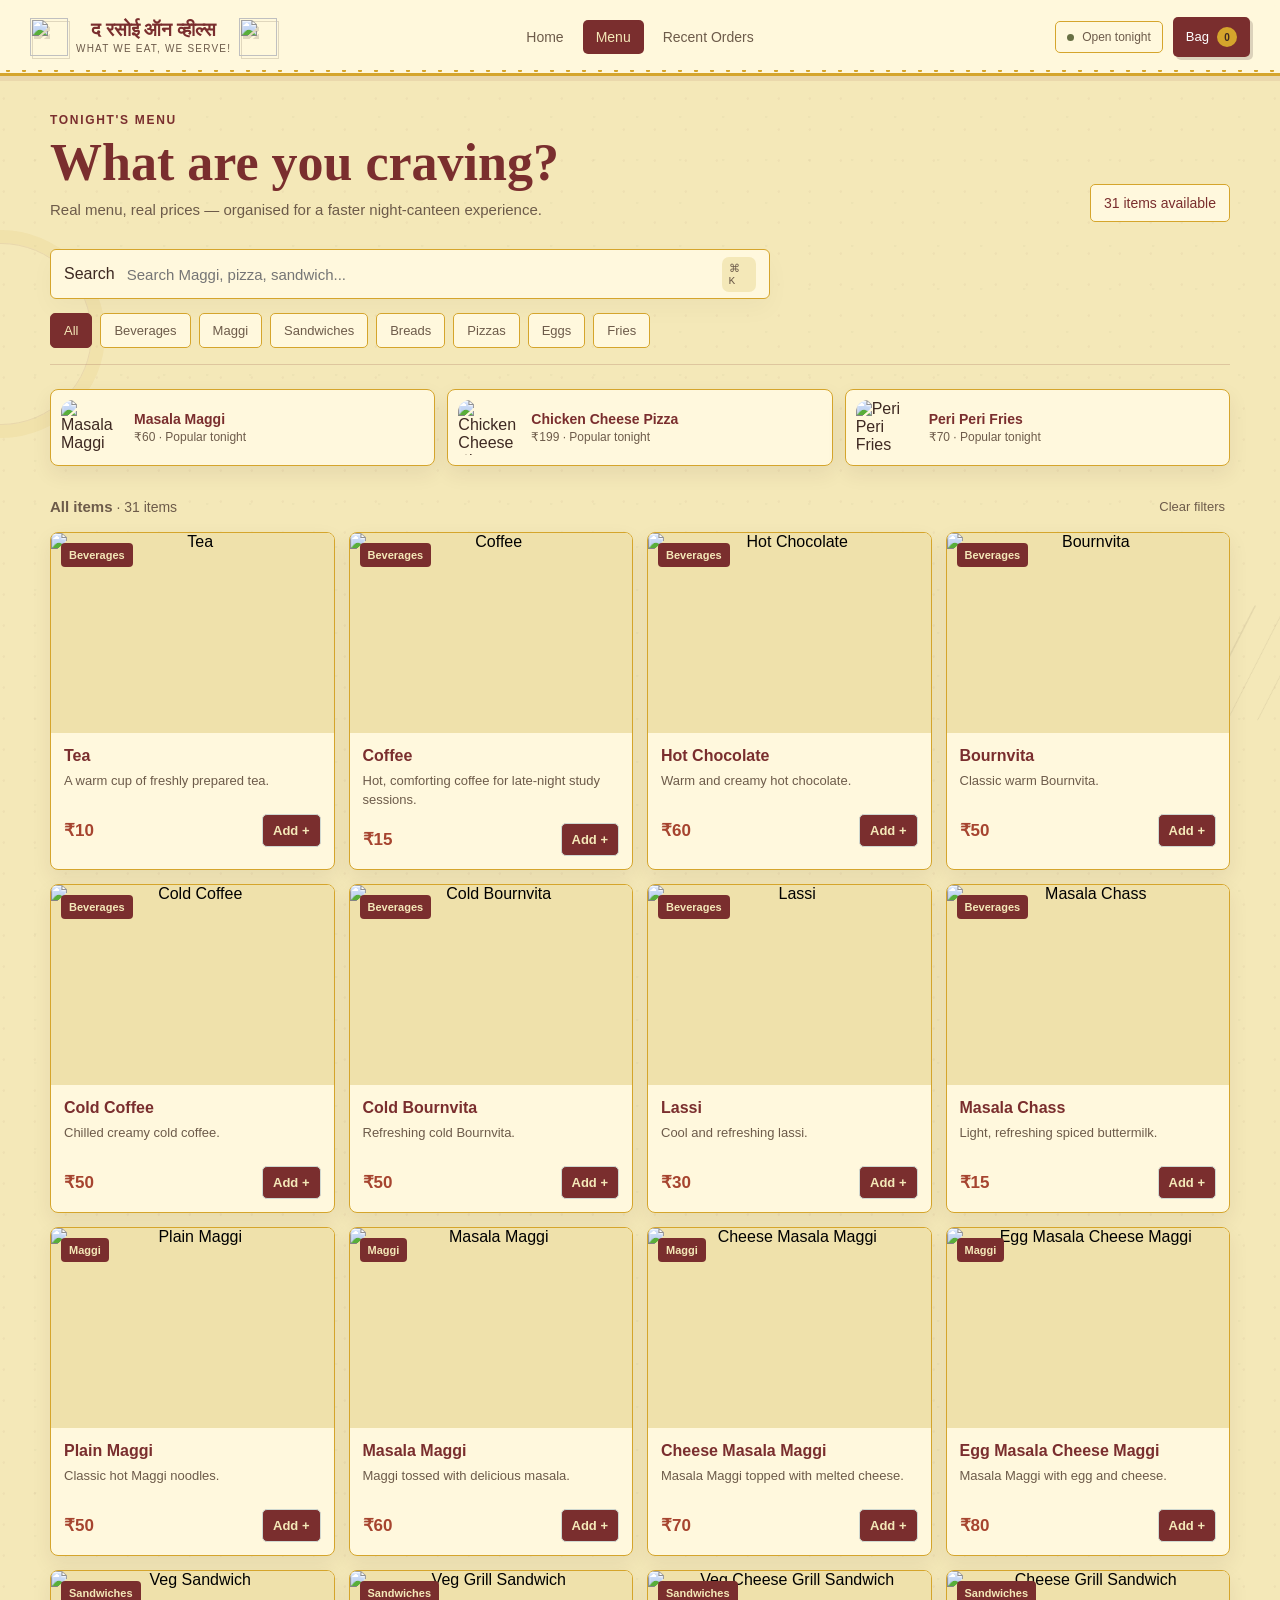
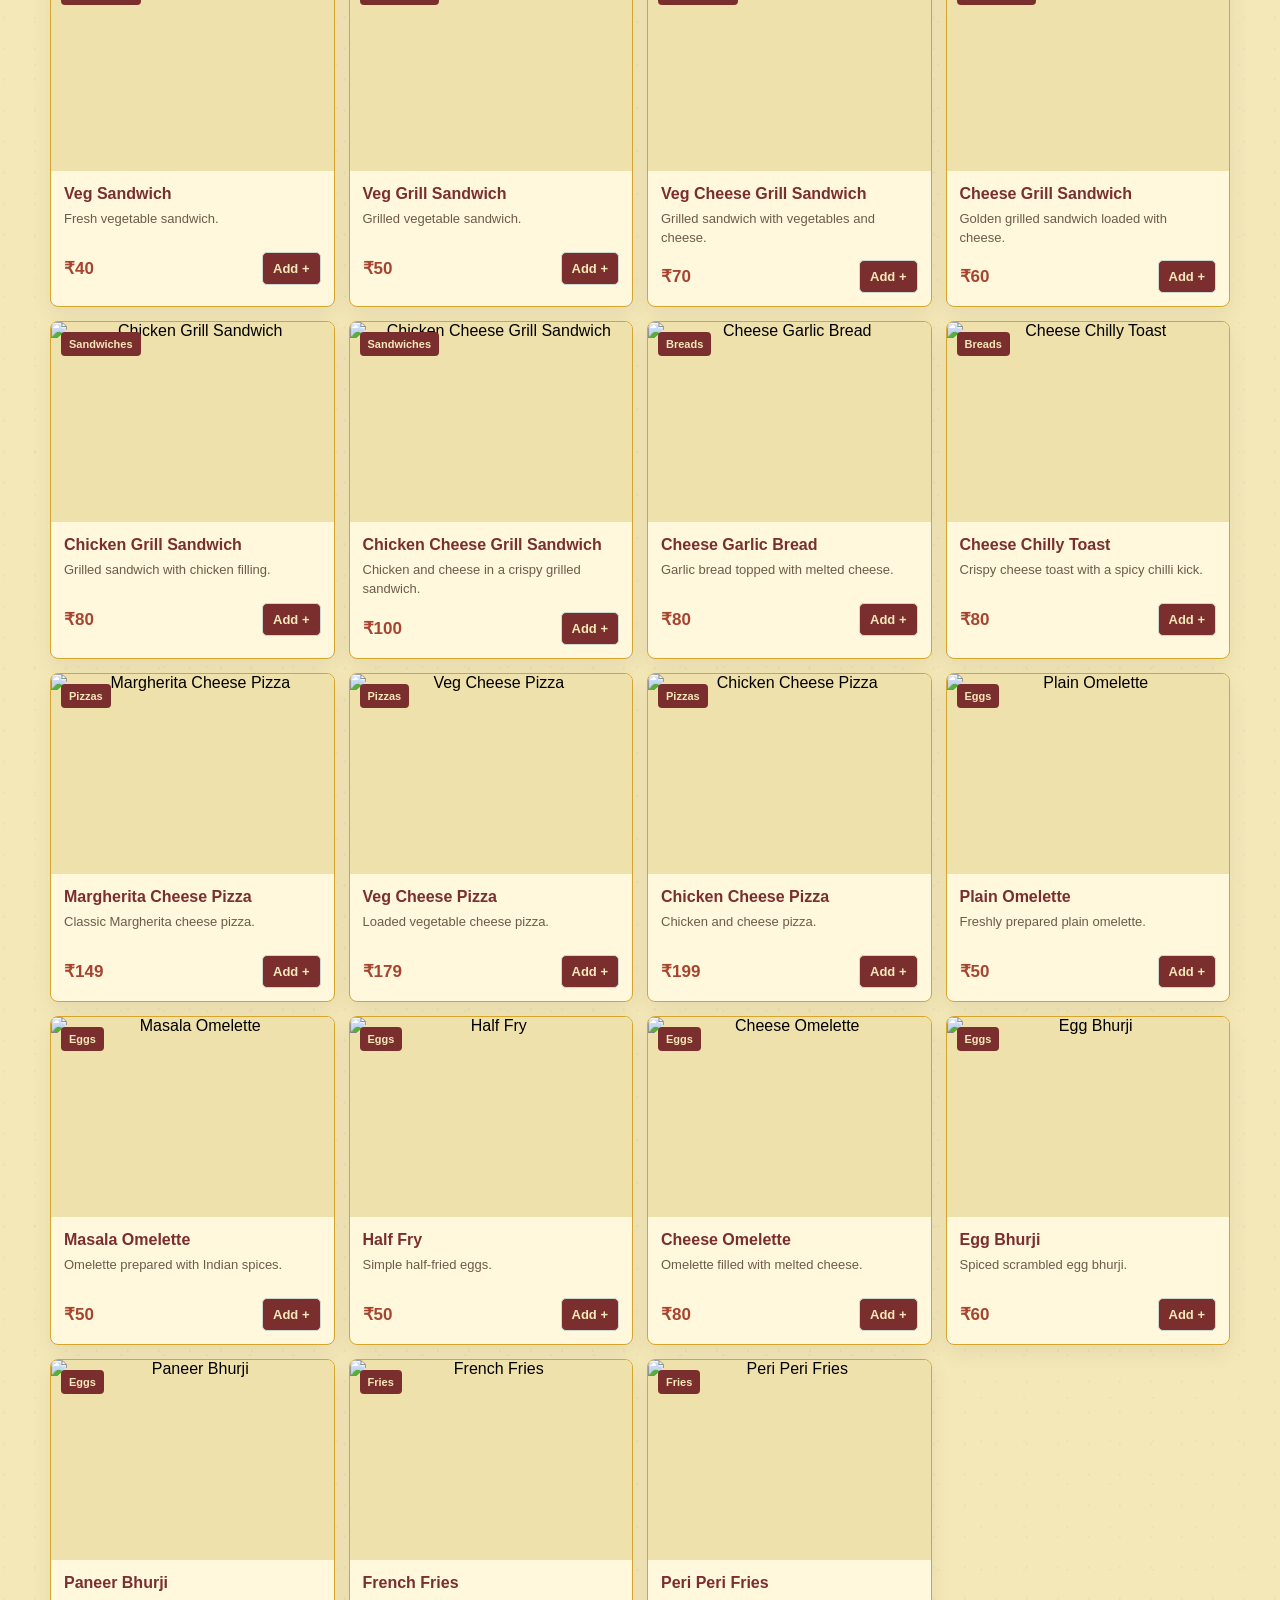
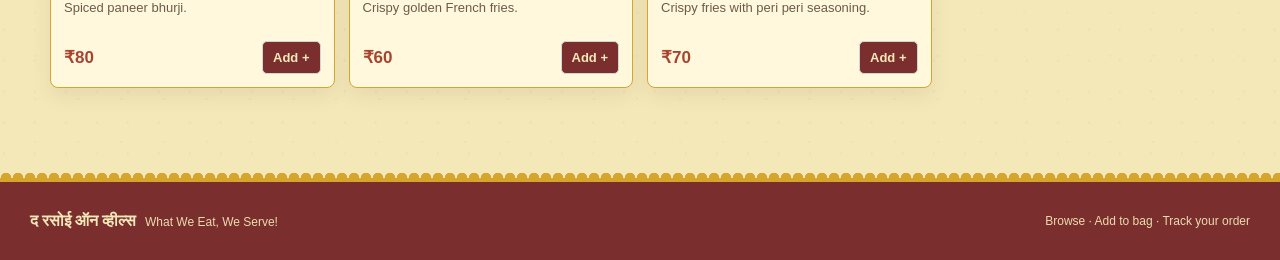
==== menu.html @ d3f42bd1 "Add files via upload" ====
<!DOCTYPE html><html lang="en"><head><meta charset="UTF-8"><meta name="viewport" content="width=device-width,initial-scale=1"><title>Menu — द रसोई ऑन व्हील्स</title><link rel="stylesheet" href="styles.css"></head><body><div class="site-shell"><div id="siteHeader"></div><main class="page-wrap"><div class="section-heading page-title"><div><span class="section-kicker">TONIGHT'S MENU</span><h1>What are you craving?</h1><p>Real menu, real prices — organised for a faster night-canteen experience.</p></div><div class="menu-status">31 items available</div></div><div class="search-row"><label class="search-box"><span>Search</span><input id="searchInput" type="search" placeholder="Search Maggi, pizza, sandwich..." autocomplete="off"><kbd>⌘ K</kbd></label></div><div class="categories" id="categories" role="tablist"></div><div class="featured-strip" id="featuredStrip"></div><div class="result-heading"><div><strong id="resultTitle">All items</strong><span id="resultCount"></span></div><button class="text-button" id="clearFilters">Clear filters</button></div><div class="food-grid" id="foodGrid"></div></main><footer><div><strong>द रसोई ऑन व्हील्स</strong><span>What We Eat, We Serve!</span></div><p>Browse · Add to bag · Track your order</p></footer></div><div class="modal" id="itemModal"><div class="modal-card"><button class="modal-close" data-close-modal aria-label="Close">×</button><div class="modal-visual" id="modalVisual"></div><div class="modal-content"><span class="mini-tag" id="modalCategory"></span><h2 id="modalName"></h2><p id="modalDescription"></p><div class="modal-price-row"><strong id="modalPrice"></strong><div class="quantity"><button id="qtyMinus">−</button><b id="modalQty">1</b><button id="qtyPlus">+</button></div></div><button class="btn btn-primary" id="modalAdd" style="width:100%">Add to bag <span>+</span></button></div></div></div><div class="toast" id="toast"></div><script src="app.js"></script></body></html>
---- styles.css ----
/* Interaction polish */
.topbar{transition:background-color .3s ease,box-shadow .3s ease,border-color .3s ease}.topbar.scrolled{background:rgba(255,255,255,.98);border-bottom-color:rgba(229,223,212,.7);box-shadow:0 10px 28px rgba(29,35,31,.1)}
.cart-button b{transform-origin:center;will-change:transform}.cart-button b.badge-pop{animation:badge-pop .42s ease-out}
.food-card{transition:transform .35s ease,box-shadow .35s ease}.food-card:hover{transform:translateY(-5px);box-shadow:0 20px 42px rgba(29,35,31,.12)}.food-visual img{transition:transform .5s cubic-bezier(.2,.7,.2,1)}.food-card:hover .food-visual img{transform:scale(1.07)}
.food-grid.is-filtering .food-card{animation:food-reveal .38s ease both}.food-grid.is-filtering .food-card:nth-child(2){animation-delay:.04s}.food-grid.is-filtering .food-card:nth-child(3){animation-delay:.08s}.food-grid.is-filtering .food-card:nth-child(4){animation-delay:.12s}.food-grid.is-filtering .food-card:nth-child(5){animation-delay:.16s}.food-grid.is-filtering .food-card:nth-child(6){animation-delay:.2s}
.add-small,.modal-content .btn-primary,.line-actions button{transition:background-color .25s ease,color .25s ease,border-color .25s ease,transform .25s ease}.add-small:hover,.modal-content .btn-primary:hover,.line-actions button:hover{transform:translateY(-2px)}.add-small.added,.modal-content .btn-primary.added{background:#2f7953;color:#fff}
.cart-page-line{transition:background-color .25s ease,transform .25s ease;animation:cart-line-in .3s ease both}.cart-page-line:hover{background:#fbfaf7;transform:translateX(3px)}
.modal{transition:opacity .3s ease}.modal-card{transform:translateY(10px) scale(.98);transition:transform .3s ease}.modal.show .modal-card{transform:translateY(0) scale(1)}.toast{transition:opacity .3s ease,transform .3s ease}
@keyframes badge-pop{0%{transform:scale(1)}45%{transform:scale(1.35)}100%{transform:scale(1)}}@keyframes food-reveal{from{opacity:0;transform:translateY(10px)}to{opacity:1;transform:translateY(0)}}@keyframes cart-line-in{from{opacity:0;transform:translateY(5px)}to{opacity:1;transform:translateY(0)}}
@media(prefers-reduced-motion:reduce){*,*::before,*::after{animation-duration:.01ms!important;animation-iteration-count:1!important;scroll-behavior:auto!important;transition-duration:.01ms!important}}
@import url('https://fonts.googleapis.com/css2?family=DM+Sans:wght@400;500;600;700&family=Playfair+Display:wght@600;700;800&display=swap');
:root{--green:#173b2c;--green-dark:#102d21;--gold:#b26f1c;--cream:#f5f2ea;--paper:#fff;--line:#e5dfd4;--muted:#777a73;--soft:#edf2ed;--shadow:0 18px 45px rgba(29,35,31,.08);--header-height:76px}
*{box-sizing:border-box}html{scroll-behavior:smooth}body{margin:0;background:var(--cream);color:#1c2921;font-family:"DM Sans",Arial,sans-serif}body:has(.modal.show){overflow:hidden}button,input,select{font:inherit}button,a{cursor:pointer}a{text-decoration:none;color:inherit}.site-shell{min-height:100vh;padding-top:var(--header-height)}
.topbar{height:var(--header-height);position:fixed;inset:0 0 auto 0;z-index:50;width:100%;background:rgba(245,242,234,.96);backdrop-filter:blur(16px);border-bottom:1px solid rgba(229,223,212,.9);display:grid;grid-template-columns:1fr auto 1fr;align-items:center;padding:0 30px;gap:25px}.brand{display:flex;align-items:center;gap:11px}.brand-mark{width:40px;height:40px;border-radius:13px;background:var(--green);color:#fff;display:grid;place-items:center;font-family:"Playfair Display",serif;font-size:19px;box-shadow:0 10px 25px rgba(23,59,44,.18)}.brand strong{font-family:"Playfair Display",serif;font-size:17px;display:block}.brand small{display:block;color:#7b7d76;font-size:9px;letter-spacing:.12em;text-transform:uppercase;margin-top:2px}.main-nav{display:flex;gap:6px;align-items:center;justify-content:center}.main-nav a{padding:9px 13px;border-radius:999px;font-size:12px;color:#777a73}.main-nav a.active,.main-nav a:hover{background:#fff;color:var(--green);box-shadow:0 8px 20px rgba(39,44,39,.06)}.top-actions{display:flex;justify-content:flex-end;gap:10px;align-items:center}.open-pill{border:1px solid var(--line);padding:8px 11px;border-radius:999px;font-size:10px;color:#667068;background:#fff}.open-pill i{width:7px;height:7px;background:#48a56b;border-radius:50%;display:inline-block;margin-right:5px}.cart-button{display:inline-flex;align-items:center;gap:8px;background:var(--green);color:#fff;border:0;padding:10px 13px;border-radius:11px;font-size:11px}.cart-button b{background:#dce9df;color:var(--green);min-width:20px;height:20px;border-radius:999px;display:grid;place-items:center;font-size:10px}
.hero{max-width:1240px;margin:auto;min-height:620px;padding:70px 30px 65px;display:grid;grid-template-columns:1.02fr .98fr;align-items:center;gap:30px}.eyebrow,.section-kicker{font-size:10px;letter-spacing:.14em;text-transform:uppercase;color:#6b725e;font-weight:700}.eyebrow .dot{display:inline-block;width:6px;height:6px;background:var(--gold);border-radius:50%;vertical-align:middle;margin-right:6px}.hero h1{font-family:"Playfair Display",serif;font-size:78px;line-height:.94;margin:15px 0 18px;letter-spacing:-.05em}.hero h1 em{color:var(--gold);font-style:italic}.hero p{color:var(--muted);font-size:15px;line-height:1.7;max-width:570px}.hero-actions{display:flex;gap:10px;flex-wrap:wrap;margin-top:25px}.btn{display:inline-flex;align-items:center;justify-content:center;gap:12px;border:0;border-radius:12px;padding:12px 17px;font-size:12px;font-weight:700}.btn-primary{background:var(--green);color:#fff;box-shadow:0 14px 30px rgba(23,59,44,.14)}.btn-secondary{background:#fff;color:var(--green);border:1px solid var(--line)}.btn-ghost{background:transparent;border:1px solid #d9d1c2;color:#675d51}.btn:disabled{opacity:.45;cursor:not-allowed}.hero-meta{display:flex;gap:18px;margin-top:24px;flex-wrap:wrap;font-size:10px;color:#73766e}.hero-meta span{display:inline-flex;align-items:center;gap:7px}.hero-meta i{width:5px;height:5px;border-radius:50%;background:var(--gold);display:inline-block}
.hero-art{min-height:420px;border-radius:28px;background:linear-gradient(135deg,#183f2d,#0e281d);position:relative;overflow:hidden}.hero-image{position:absolute;inset:8% 10%;width:80%;height:84%;object-fit:cover;border-radius:26px;box-shadow:0 30px 70px rgba(0,0,0,.28);transform:rotate(-2deg);border:8px solid rgba(255,255,255,.12)}.float-card{position:absolute;background:rgba(255,255,255,.95);border:1px solid rgba(255,255,255,.65);padding:11px 13px;border-radius:14px;box-shadow:0 18px 30px rgba(0,0,0,.14);font-size:11px;z-index:2}.float-card b,.float-card small{display:block}.float-card b{font-size:11px}.float-card small{font-size:10px;color:#777;margin-top:2px}.card-one{left:5%;top:10%}.card-two{right:5%;bottom:10%}.pill-line{width:8px;height:8px;border-radius:50%;background:#48a56b;display:inline-block;margin-right:7px}.hero-note{max-width:1240px;margin:0 auto 40px;padding:0 30px}.info-banner{background:#ebe4d5;border:1px solid #ddd1bb;border-radius:16px;padding:13px 15px;font-size:12px;color:#5d5d56}
.page-wrap{max-width:1240px;margin:auto;padding:34px 30px 90px}.page-title h1{font-family:"Playfair Display",serif;font-size:52px;line-height:1;margin:9px 0}.page-title p{color:var(--muted);font-size:13px;max-width:650px;line-height:1.6;margin:0}.section-heading{display:flex;align-items:end;justify-content:space-between;gap:20px}.menu-status{font-size:12px;color:#5d665f;background:#fff;border:1px solid var(--line);border-radius:999px;padding:10px 13px}.search-row{margin:27px 0 14px}.search-box{background:#fff;border:1px solid var(--line);border-radius:14px;padding:0 13px;display:flex;align-items:center;gap:10px;max-width:720px;box-shadow:0 10px 25px rgba(40,46,41,.03)}.search-box input{border:0;outline:0;background:transparent;height:48px;width:100%;font-size:12px}.search-box kbd{font-size:9px;color:#888;background:#f5f2ea;border-radius:7px;padding:5px 7px}.categories{display:flex;gap:8px;flex-wrap:wrap;margin-bottom:24px}.category{border:1px solid var(--line);background:#fff;color:#787b74;border-radius:999px;padding:9px 13px;font-size:11px}.category.active{background:var(--green);border-color:var(--green);color:#fff}.featured-strip{display:grid;grid-template-columns:repeat(3,1fr);gap:12px;margin:12px 0 28px}.feature-card{background:#fff;border:1px solid var(--line);border-radius:18px;padding:10px;display:flex;align-items:center;gap:11px;box-shadow:0 8px 25px rgba(40,46,41,.04);transition:transform .2s,box-shadow .2s}.feature-card:hover{transform:translateY(-2px);box-shadow:var(--shadow)}.feature-card img{width:62px;height:55px;object-fit:cover;border-radius:12px}.feature-card b,.feature-card small{display:block}.feature-card b{font-size:12px}.feature-card small{font-size:10px;color:#888;margin-top:3px}.result-heading{display:flex;justify-content:space-between;align-items:center;margin:18px 0 13px;font-size:12px}.result-heading strong{font-size:13px}.text-button{border:0;background:transparent;color:#7b6f63;font-size:11px;padding:5px}.text-button:hover{color:var(--gold)}.food-grid{display:grid;grid-template-columns:repeat(4,1fr);gap:14px}.food-card{background:var(--paper);border:1px solid var(--line);border-radius:20px;overflow:hidden;box-shadow:0 8px 25px rgba(40,46,41,.04);transition:transform .2s,box-shadow .2s}.food-card:hover{transform:translateY(-3px);box-shadow:var(--shadow)}.food-visual{position:relative;width:100%;height:200px;padding:0;border:0;background:#eeeae1;overflow:hidden}.food-visual img{display:block;width:100%;height:100%;object-fit:cover;transition:transform .25s}.food-card:hover .food-visual img{transform:scale(1.04)}.food-tag{position:absolute;left:10px;top:10px;background:rgba(255,255,255,.93);padding:6px 8px;border-radius:999px;color:#4b594f;font-size:9px;font-weight:700;z-index:2}.food-hover{position:absolute;right:10px;bottom:10px;background:var(--green);color:#fff;border-radius:999px;padding:6px 8px;font-size:9px;opacity:0;transform:translateY(5px);transition:.2s}.food-card:hover .food-hover{opacity:1;transform:translateY(0)}.food-info{padding:13px}.food-info h3{font-size:14px;margin:0 0 6px;line-height:1.25}.food-info p{font-size:10px;color:#888;line-height:1.45;min-height:29px;margin:0 0 13px}.food-bottom{display:flex;justify-content:space-between;align-items:center;gap:8px}.price{font-size:16px;font-weight:700}.add-small{border:1px solid #cfd8d0;background:#f7faf7;color:var(--green);border-radius:9px;padding:8px 10px;font-size:10px;font-weight:700}.add-small:hover{background:var(--green);color:#fff}
.panel{background:#fff;border:1px solid var(--line);border-radius:22px;padding:22px;box-shadow:0 10px 30px rgba(40,46,41,.04)}.panel h2{font-family:"Playfair Display",serif;margin:0 0 18px;font-size:25px}.cart-layout{display:grid;grid-template-columns:1.15fr .85fr;gap:20px;align-items:start}.sticky-summary{position:sticky;top:calc(var(--header-height) + 18px)}.cart-page-line{display:grid;grid-template-columns:76px 1fr auto;gap:14px;align-items:center;padding:13px 0;border-bottom:1px solid #eee9e1}.cart-page-line:last-child{border-bottom:0}.cart-thumb{width:76px;height:68px;border-radius:14px;overflow:hidden;background:#eeeae1}.cart-thumb img{width:100%;height:100%;object-fit:cover}.cart-page-line h3{margin:0 0 4px;font-size:14px}.cart-page-line p{margin:0 0 9px;font-size:10px;color:#888}.line-actions{display:flex;align-items:center;gap:8px}.line-actions button{width:29px;height:29px;border:1px solid var(--line);border-radius:8px;background:#fff;font-size:15px;color:#35453b}.line-actions b{min-width:15px;text-align:center;font-size:11px}.line-actions .remove-btn{width:auto;padding:0 9px;font-size:9px;color:#965b52}.summary-row{display:flex;justify-content:space-between;gap:20px;padding:7px 0;font-size:12px}.summary-total{border-top:1px solid #ddd7ca;margin-top:10px;padding-top:13px;font-size:16px;font-weight:700}.summary-note{margin:14px 0;background:#f5f2ea;border-radius:12px;padding:11px;font-size:10px;color:#777;line-height:1.5}.checkout-layout{display:grid;grid-template-columns:1.05fr .95fr;gap:20px;align-items:start}.steps{display:flex;align-items:center;margin:0 0 25px}.steps span{width:30px;height:30px;border-radius:50%;display:grid;place-items:center;background:#eeeae1;color:#888;font-size:10px;font-weight:700}.steps span.active{background:var(--green);color:#fff}.steps i{height:1px;background:#ddd8cf;flex:1;margin:0 5px}.form-grid label{display:block;font-size:11px;font-weight:700;margin:14px 0}.form-grid input,.form-grid select{display:block;width:100%;margin-top:6px;height:46px;border:1px solid #ddd8cf;border-radius:10px;padding:0 12px;outline:0;background:#fff}.checkout-total-box{display:flex;justify-content:space-between;align-items:center;background:#eef2ed;padding:15px;border-radius:14px;margin:16px 0 18px}.checkout-total-box span{font-size:11px;color:#6f766f}.checkout-total-box strong{font-size:20px}
.empty-state{text-align:center;padding:70px 20px;color:#777}.empty-state.wide{grid-column:1/-1}.empty-icon{font-size:11px;letter-spacing:.12em;text-transform:uppercase;color:#839084;border:1px solid var(--line);background:#fff;border-radius:999px;display:inline-flex;padding:8px 12px;margin-bottom:8px}.empty-state h3{margin:4px 0 7px;color:#253129;font-family:"Playfair Display",serif;font-size:24px}.empty-state p{font-size:12px;margin:0 0 16px}.empty-state.compact{padding:30px}.orders-stack{display:grid;gap:18px}.order-card{background:#fff;border:1px solid var(--line);border-radius:22px;padding:20px;box-shadow:0 10px 25px rgba(40,46,41,.04)}.order-card.active-order{border-color:#cfded3}.order-card.cancelled-order{border-color:#e4c6c0}.order-top{display:flex;justify-content:space-between;gap:20px;align-items:start}.order-top h3{margin:6px 0 4px;font-family:"Playfair Display",serif;font-size:24px;max-width:720px}.order-top p{margin:0;color:#888;font-size:11px}.order-top>strong{font-size:18px}.order-meta{display:flex;gap:12px;flex-wrap:wrap;margin-top:13px}.order-meta span{font-size:10px;background:#f5f2ea;border-radius:999px;padding:7px 9px;color:#686a64}.order-meta b{display:inline-block;text-transform:uppercase;letter-spacing:.08em;font-size:8px;color:#8c8d87;margin-right:5px}.tracker-box{background:#fbfaf7;border:1px solid #ebe6dd;border-radius:16px;padding:15px;margin-top:15px}.tracker-head{display:flex;justify-content:space-between;gap:20px;align-items:center}.tracker-head h3{margin:5px 0 0;font-size:17px}.eta-badge{background:var(--green);color:#fff;border-radius:12px;padding:9px 11px;text-align:right;min-width:120px}.eta-badge b,.eta-badge span{display:block}.eta-badge b{font-size:18px}.eta-badge span{font-size:8px;color:#d8e6dc;text-transform:uppercase;letter-spacing:.1em;margin-top:2px}.progress-wrap{margin:15px 0}.progress-bar{height:7px;background:#e7e6df;border-radius:999px;overflow:hidden}.progress-bar span{height:100%;display:block;background:linear-gradient(90deg,#173b2c,#b26f1c);border-radius:999px;transition:width .7s}.progress-caption{display:flex;justify-content:space-between;margin-top:6px;color:#8a8b85;font-size:9px}.tracking{display:grid;grid-template-columns:repeat(4,1fr);gap:8px}.track{display:flex;gap:9px;align-items:flex-start;padding:11px 8px}.track>span{width:27px;height:27px;border-radius:50%;display:grid;place-items:center;background:#eeeae1;color:#838882;font-size:9px;flex:0 0 auto;font-weight:700}.track.done>span{background:#173b2c;color:#fff}.track.current>span{box-shadow:0 0 0 4px #dce9df}.track b,.track small{display:block}.track b{font-size:11px}.track small{font-size:9px;color:#888;margin-top:2px;line-height:1.35}.order-actions{display:flex;align-items:center;justify-content:space-between;gap:10px;margin-top:14px}.order-buttons{display:flex;align-items:center;gap:10px}.eta-note{font-size:10px;color:#747a73}.ready-note{font-size:11px;color:#2a7250;font-weight:700}.cancelled-note{font-size:11px;color:#9a5f54;font-weight:700}.cancelled-state{display:flex;align-items:center;gap:12px}.status-mark{width:36px;height:36px;border-radius:50%;display:grid;place-items:center;background:#f3e5e2;color:#9a5f54;font-weight:700}.cancelled-state h3{margin:4px 0 2px;font-size:16px}.cancelled-state p{margin:0;font-size:10px;color:#888}
.modal{position:fixed;inset:0;z-index:80;display:grid;place-items:center;padding:18px;opacity:0;pointer-events:none;transition:.2s;background:rgba(13,20,16,.48)}.modal.show{opacity:1;pointer-events:auto}.modal-card{background:#fff;border-radius:25px;max-width:520px;width:100%;position:relative;overflow:hidden;box-shadow:0 25px 80px rgba(0,0,0,.22)}.modal-close{position:absolute;right:15px;top:15px;z-index:3;border:0;background:#f0ede6;width:38px;height:38px;border-radius:50%;font-size:21px}.modal-visual{height:280px;background:#eeeae1}.modal-visual img{width:100%;height:100%;object-fit:cover}.modal-content{padding:25px}.mini-tag{display:inline-block;background:#edf2ed;color:#315d46;padding:6px 9px;border-radius:999px;font-size:9px;font-weight:700}.modal-content h2{font-family:"Playfair Display",serif;font-size:31px;margin:12px 0 7px}.modal-content>p{color:#777;line-height:1.6;font-size:13px;margin-bottom:22px}.modal-price-row{display:flex;align-items:center;justify-content:space-between;margin-bottom:17px}.modal-price-row>strong{font-size:22px}.quantity{display:flex;align-items:center;gap:12px}.quantity button{width:34px;height:34px;border:1px solid #ddd8cf;background:#fff;border-radius:9px;font-size:18px}.confirm-card{max-width:420px;padding:28px}.confirm-card h2{font-family:"Playfair Display",serif;margin:10px 0 8px}.confirm-card p{font-size:12px;color:#777;line-height:1.6}.confirm-actions{display:flex;justify-content:flex-end;gap:10px;margin-top:20px}.toast{position:fixed;left:50%;bottom:25px;transform:translate(-50%,20px);background:#fff;color:#173b2c;border:1px solid var(--line);border-radius:15px;padding:11px 12px;display:flex;align-items:center;gap:10px;opacity:0;pointer-events:none;transition:.2s;z-index:100;box-shadow:0 20px 50px rgba(0,0,0,.18);min-width:300px}.toast.show{opacity:1;transform:translate(-50%,0);pointer-events:auto}.toast-icon{width:26px;height:26px;display:grid;place-items:center;border-radius:50%;background:#e5f0e8;color:#2a7250;font-weight:700}.toast-copy{display:flex;flex-direction:column;gap:1px;flex:1}.toast-copy b{font-size:11px}.toast-copy small{font-size:9px;color:#777}.toast-link{font-size:10px;font-weight:700;color:var(--gold)}footer{background:var(--green);color:#fff;padding:30px;display:flex;justify-content:space-between;align-items:center;gap:20px}footer strong{font-family:"Playfair Display",serif}footer span{color:#c9d5cd;font-size:11px;margin-left:9px}footer p{font-size:11px;color:#9db0a5;margin:0}
@media(max-width:980px){:root{--header-height:118px}.topbar{grid-template-columns:1fr auto}.main-nav{grid-column:1/-1;grid-row:2;height:42px;order:3}.hero{grid-template-columns:1fr}.hero-art{min-height:360px}.food-grid{grid-template-columns:repeat(3,1fr)}.cart-layout,.checkout-layout{grid-template-columns:1fr}.sticky-summary{position:static}.tracking{grid-template-columns:repeat(2,1fr)}}
@media(max-width:720px){:root{--header-height:112px}.topbar{padding:0 14px;height:112px;gap:6px}.brand strong{font-size:15px}.open-pill{display:none}.main-nav{overflow:auto;justify-content:flex-start}.main-nav a{font-size:11px;padding:8px 10px}.hero{padding:30px 18px 35px}.hero h1{font-size:62px}.hero-art{min-height:330px}.page-wrap{padding:25px 18px 65px}.hero-note{padding:0 18px}.section-heading{align-items:start;flex-direction:column}.section-heading h2{font-size:36px}.menu-status{display:none}.featured-strip{grid-template-columns:1fr}.food-grid{grid-template-columns:repeat(2,1fr)}.page-title h1{font-size:42px}.order-top h3{font-size:20px}.tracker-head{align-items:flex-start;flex-direction:column}.eta-badge{min-width:100%;text-align:left}.order-actions{align-items:flex-start;flex-direction:column}.order-buttons{width:100%;justify-content:space-between}.toast{min-width:0;width:calc(100% - 28px)}}
@media(max-width:480px){.hero h1{font-size:52px}.hero-art{min-height:285px}.card-one{left:3%;top:7%}.card-two{right:3%;bottom:7%}.food-grid{gap:9px}.food-visual{height:150px}.food-info{padding:12px}.food-info h3{font-size:12px}.food-info p{font-size:10px}.price{font-size:15px}.add-small{padding:8px 9px}.search-box kbd{display:none}.modal-card{max-height:92vh;overflow:auto}.tracking{grid-template-columns:1fr}.cart-page-line{grid-template-columns:56px 1fr auto}.cart-thumb{width:56px;height:56px}footer{flex-direction:column;align-items:flex-start}.order-buttons .btn{padding:10px 12px}.confirm-actions{flex-direction:column-reverse}.confirm-actions .btn{width:100%}}

:root{--green:#7A2E2E;--green-dark:#3E2922;--gold:#D5A52C;--cream:#F4E8B8;--paper:#FFF8DD;--line:#d6bd78;--muted:#6d5b4a;--soft:#efe1ab;--shadow:0 18px 45px rgba(62,41,34,.12)}
body{background:var(--cream);color:#3E2922;background-image:radial-gradient(circle at 12% 18%,rgba(122,46,46,.045) 0 1px,transparent 1.5px),radial-gradient(circle at 82% 72%,rgba(104,112,68,.045) 0 1px,transparent 1.5px);background-size:31px 31px,43px 43px}
.site-shell{position:relative;overflow:hidden}.site-shell::before,.site-shell::after{content:"";position:fixed;z-index:-1;pointer-events:none;opacity:.09}.site-shell::before{width:180px;height:180px;left:-90px;top:27%;border:1px solid var(--maroon,#7A2E2E);border-radius:50%;box-shadow:0 0 0 12px transparent,0 0 0 13px var(--gold)}.site-shell::after{width:220px;height:110px;right:-80px;bottom:20%;background:repeating-linear-gradient(135deg,transparent 0 13px,var(--green-dark) 13px 14px,transparent 14px 27px);transform:rotate(-18deg)}
.topbar{background:rgba(255,248,221,.97);border-bottom:3px solid var(--gold);box-shadow:0 5px 0 rgba(122,46,46,.08);background-image:radial-gradient(circle at 8px 0,var(--gold) 0 2px,transparent 2.5px);background-size:16px 3px;background-repeat:repeat-x;background-position:0 100%}.topbar.scrolled{background:rgba(255,248,221,.99);border-bottom-color:var(--gold);box-shadow:0 10px 25px rgba(62,41,34,.16)}
.brand{gap:8px}.brand-copy{display:block;text-align:center;white-space:nowrap}.brand-elephant{width:38px;height:38px;object-fit:contain;flex:0 0 38px;filter:drop-shadow(2px 3px 0 rgba(62,41,34,.16));transition:transform .3s ease}.brand-elephant-left{transform-origin:right center}.brand-elephant-right{transform-origin:left center}.brand:hover .brand-elephant-left{transform:translateX(-2px) rotate(-3deg)}.brand:hover .brand-elephant-right{transform:translateX(2px) rotate(3deg)}.brand strong,.hero h1,.page-title h1,.section-heading h2,.order-top h3,.panel h2,.modal-content h2,.confirm-card h2{color:var(--green)}.brand small{color:var(--muted)}
.main-nav a{color:var(--muted);border-radius:5px}.main-nav a.active,.main-nav a:hover{background:var(--green);color:var(--cream);box-shadow:none}.open-pill{border-color:var(--gold);background:var(--paper);color:var(--muted);border-radius:5px}.open-pill i{background:var(--olive,#687044)}.cart-button{background:var(--green);border-radius:5px;box-shadow:3px 3px 0 rgba(62,41,34,.18)}.cart-button b{background:var(--gold);color:var(--green-dark)}
.hero{position:relative}.hero::before{content:"✦  ॐ  ✦";position:absolute;right:8%;top:13%;font-family:serif;font-size:22px;letter-spacing:25px;color:var(--green);opacity:.08;animation:ornament-drift 8s ease-in-out infinite}.hero h1{letter-spacing:-.035em}.hero h1 em{color:var(--green);text-shadow:2px 2px 0 rgba(213,165,44,.35)}.eyebrow,.section-kicker{color:var(--green)}.eyebrow .dot{background:var(--gold)}.hero p{color:var(--muted)}.hero-art{background:var(--green);border:10px solid var(--green);border-radius:25px;box-shadow:inset 0 0 0 2px var(--gold),0 18px 35px rgba(62,41,34,.18)}.hero-art::after{content:"•  •  •";position:absolute;right:18%;top:9%;color:var(--cream);font-size:16px;letter-spacing:8px;opacity:.35;animation:steam-float 4s ease-in-out infinite}.hero-image{border-color:rgba(255,248,221,.8);box-shadow:0 30px 70px rgba(62,41,34,.3)}.float-card{background:var(--paper);border:2px solid var(--gold);border-radius:14px;box-shadow:4px 5px 0 rgba(62,41,34,.14);color:var(--green-dark)}.float-card small{color:var(--muted)}.pill-line{background:var(--brick,#A6442F)}.hero-note .info-banner{background:var(--paper);border:1px solid var(--gold);border-left:6px solid var(--green);color:var(--muted);border-radius:6px;position:relative}.hero-note .info-banner::after,.panel::after,.order-card::after{content:"";position:absolute;left:0;right:0;bottom:-6px;height:6px;background:radial-gradient(circle at 6px 0,var(--gold) 0 5px,transparent 5.5px);background-size:12px 6px}
.btn-primary{background:var(--green);color:var(--cream);border-radius:6px;box-shadow:3px 4px 0 rgba(62,41,34,.2)}.btn-primary:hover{background:var(--brick,#A6442F);transform:translateY(-2px)}.btn-secondary,.btn-ghost{background:var(--paper);color:var(--green);border-color:var(--gold);border-radius:6px}.btn-secondary:hover,.btn-ghost:hover{background:var(--gold);color:var(--green-dark)}
.page-wrap{position:relative}.page-title p,.result-heading,.text-button{color:var(--muted)}.menu-status{background:var(--paper);border-color:var(--gold);border-radius:5px;color:var(--green)}.search-box{background:var(--paper);border-color:var(--gold);border-radius:6px}.search-box input{color:var(--green-dark)}.search-box kbd{background:var(--cream);color:var(--muted)}.categories{border-bottom:1px solid rgba(122,46,46,.18);padding-bottom:16px}.category{background:var(--paper);border-color:var(--gold);border-radius:5px;color:var(--muted)}.category.active{background:var(--green);border-color:var(--green);color:var(--cream)}
.featured-strip .feature-card,.food-card,.panel,.order-card{background:var(--paper);border-color:var(--gold);border-radius:8px;box-shadow:0 8px 20px rgba(62,41,34,.08);position:relative}.feature-card:hover,.food-card:hover{box-shadow:0 18px 30px rgba(62,41,34,.16)}.feature-card b,.food-info h3{color:var(--green)}.feature-card small,.food-info p{color:var(--muted)}.food-visual{background:var(--soft)}.food-tag{background:var(--green);color:var(--cream);border-radius:4px}.food-hover{background:rgba(122,46,46,.86);color:var(--cream)}.price{color:var(--brick,#A6442F)}.add-small{background:var(--green);color:var(--cream);border-radius:5px}.add-small:hover,.add-small.added{background:var(--brick,#A6442F)}
.panel h2{border-bottom:1px solid rgba(122,46,46,.2);padding-bottom:12px}.cart-thumb{background:var(--soft);border:1px solid var(--gold)}.line-actions button{background:var(--paper);border-color:var(--gold);color:var(--green)}.line-actions .remove-btn{color:var(--brick,#A6442F)}.summary-note{background:var(--cream);color:var(--muted)}.summary-total{border-color:var(--gold)}
.order-card.active-order{border-color:var(--green)}.order-card.cancelled-order{border-color:var(--brick,#A6442F)}.order-meta span{background:var(--cream);color:var(--muted)}.tracker-box{background:#fff5d2;border-color:var(--gold)}.progress-bar{background:#eadcae}.progress-bar span{background:var(--brick,#A6442F)}.track span{background:var(--cream);border-color:var(--gold);color:var(--green)}.track.done span,.track.current span{background:var(--green);border-color:var(--green);color:var(--cream)}.eta-badge{background:var(--green);border-radius:6px}.ready-note,.cancelled-note{color:var(--brick,#A6442F)}
.modal{background:rgba(62,41,34,.55)}.modal-card{background:var(--paper);border:2px solid var(--gold);border-radius:10px}.modal-close{background:var(--cream);color:var(--green);border:1px solid var(--gold)}.modal-visual{background:var(--soft)}.mini-tag{background:var(--cream);color:var(--green);border:1px solid var(--gold);border-radius:4px}.quantity button{background:var(--paper);border-color:var(--gold);color:var(--green)}.toast{background:var(--paper);border-color:var(--gold);color:var(--green);border-radius:6px}.toast-icon{background:var(--cream);color:var(--brick,#A6442F)}
footer{background:var(--green);color:var(--cream);border-top:4px solid var(--gold);position:relative}footer::before{content:"";position:absolute;left:0;right:0;top:-10px;height:6px;background:radial-gradient(circle at 6px 6px,var(--gold) 0 5px,transparent 5.5px);background-size:12px 6px}footer p,footer span{color:#eadcae}
@keyframes steam-float{0%,100%{transform:translateY(0);opacity:.22}50%{transform:translateY(-12px);opacity:.45}}@keyframes ornament-drift{0%,100%{transform:rotate(-3deg) translateY(0)}50%{transform:rotate(3deg) translateY(8px)}}
@media(max-width:720px){.brand{gap:4px}.brand-elephant{width:27px;height:32px;flex-basis:27px}.brand strong{font-size:13px}.brand small{font-size:7px;letter-spacing:.08em}}

/* Readability scale */
body{font-size:16px}.brand strong{font-size:19px}.brand small{font-size:10px}.main-nav a{font-size:14px}.open-pill{font-size:12px}.cart-button{font-size:13px}.eyebrow,.section-kicker{font-size:12px}.hero p{font-size:17px}.hero-meta{font-size:12px}.btn{font-size:14px;padding:13px 18px}.float-card{font-size:13px}.float-card b{font-size:13px}.float-card small{font-size:12px}.info-banner{font-size:14px}
.page-title p{font-size:15px}.menu-status{font-size:14px}.search-box input{font-size:15px}.search-box kbd{font-size:11px}.category{font-size:13px}.feature-card b{font-size:14px}.feature-card small{font-size:12px}.result-heading{font-size:14px}.result-heading strong{font-size:15px}.text-button{font-size:13px}.food-info h3{font-size:16px}.food-info p{font-size:13px}.price{font-size:17px}.add-small{font-size:13px}.food-tag{font-size:11px}.food-hover{font-size:13px}
.panel h2{font-size:28px}.cart-page-line h3{font-size:16px}.cart-page-line p{font-size:12px}.line-actions button{font-size:17px}.line-actions b{font-size:13px}.line-actions .remove-btn{font-size:11px}.summary-row{font-size:14px}.summary-note{font-size:12px}.form-grid label{font-size:14px}.form-grid input,.form-grid select{font-size:15px}.steps span{font-size:12px}.checkout-total-box{font-size:14px}
.empty-icon{font-size:13px}.empty-state h3{font-size:27px}.empty-state p{font-size:14px}.order-top h3{font-size:27px}.order-top p{font-size:13px}.order-top>strong{font-size:20px}.order-meta span{font-size:12px}.order-meta b{font-size:9px}.tracker-head h3{font-size:20px}.eta-badge span{font-size:10px}.track b{font-size:14px}.track small{font-size:12px}.ready-note,.cancelled-note,.eta-note{font-size:13px}.modal-content h2{font-size:34px}.modal-content>p{font-size:15px}.mini-tag{font-size:11px}.confirm-card p{font-size:14px}.toast{font-size:14px}.toast-copy small{font-size:12px}.toast-link{font-size:13px}footer p,footer span{font-size:12px}
@media(max-width:720px){.brand strong{font-size:15px}.brand small{font-size:8px}.main-nav a{font-size:13px}.hero p{font-size:16px}.hero-meta{font-size:11px}.btn{font-size:13px}.page-title p{font-size:14px}.page-title h1{font-size:45px}.food-info h3{font-size:14px}.food-info p{font-size:12px}.add-small{font-size:12px}.order-top h3{font-size:22px}.track b{font-size:13px}}
@media(max-width:480px){.hero p{font-size:15px}.hero h1{font-size:55px}.float-card{font-size:12px}.float-card b{font-size:12px}.float-card small{font-size:11px}.info-banner{font-size:13px}.food-info h3{font-size:13px}.food-info p{font-size:11px}.price{font-size:16px}.panel h2{font-size:25px}.order-top h3{font-size:20px}.summary-row{font-size:13px}.form-grid label{font-size:13px}}
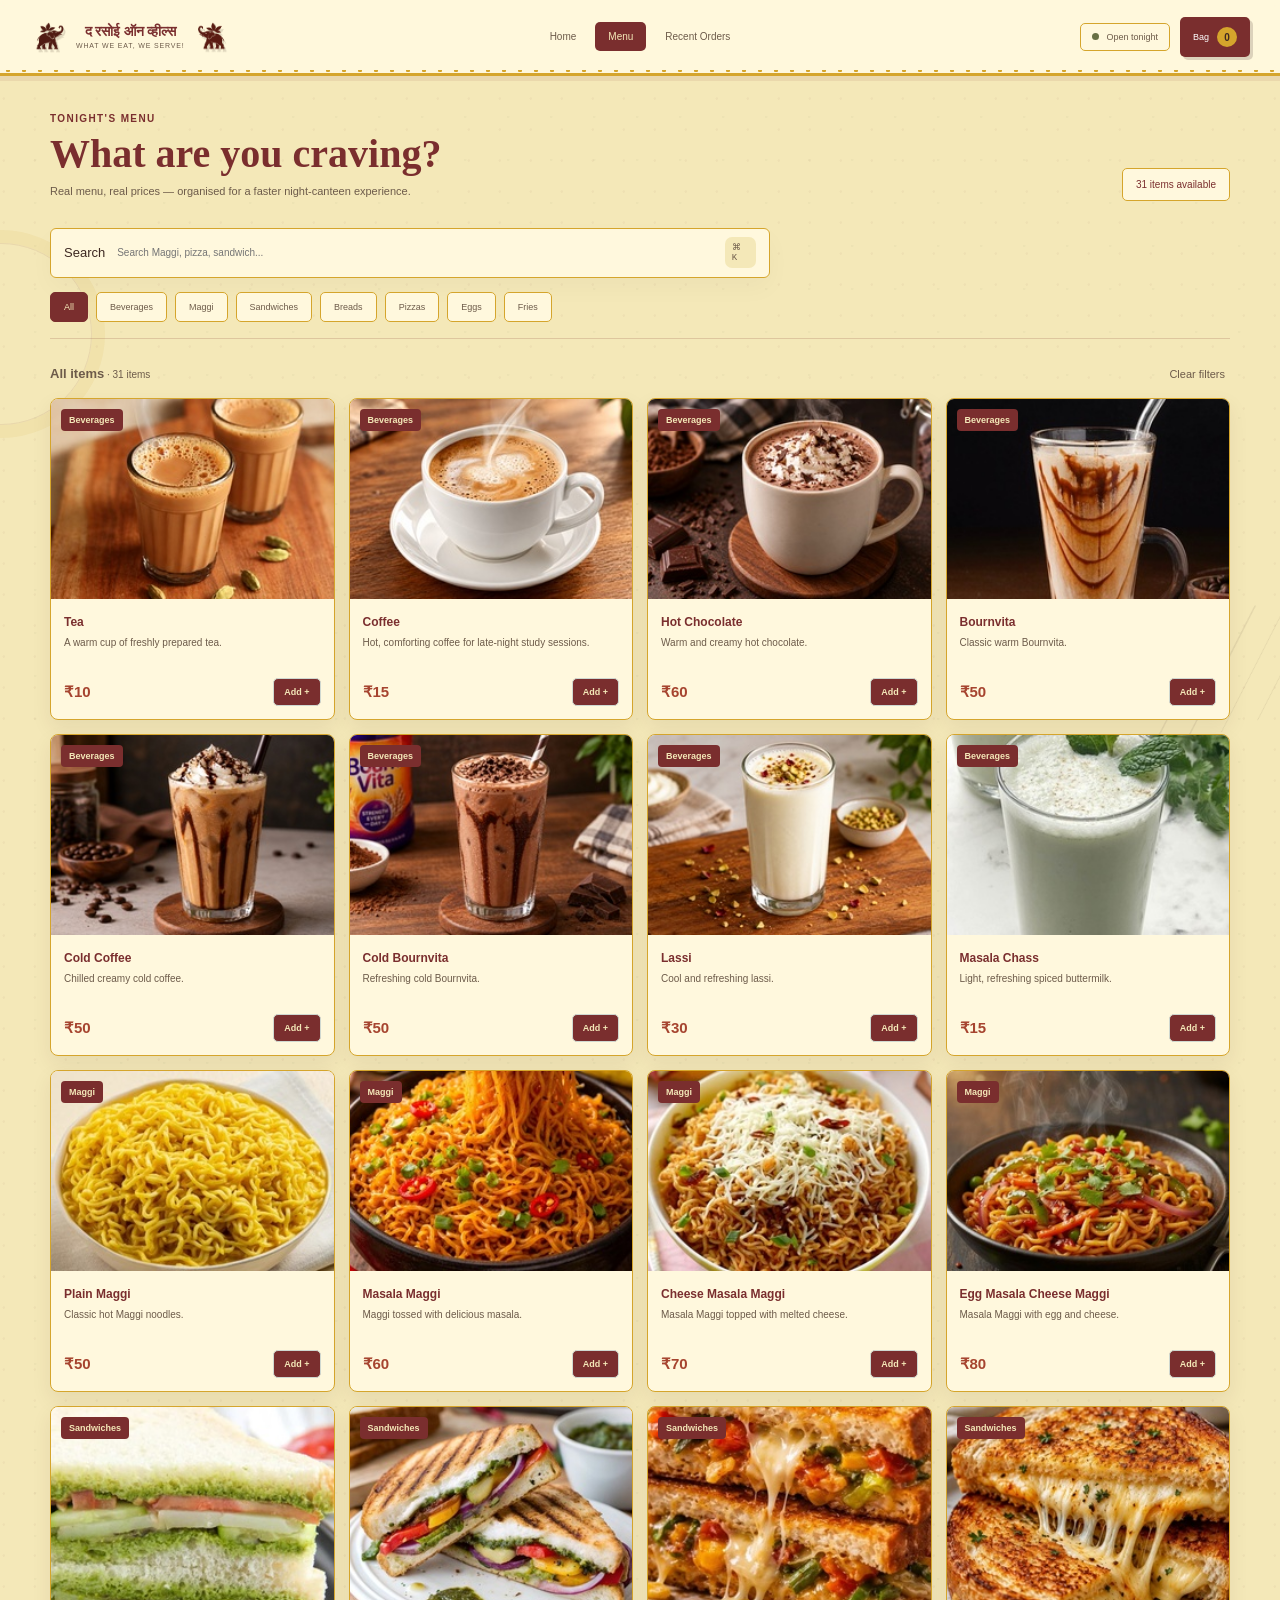
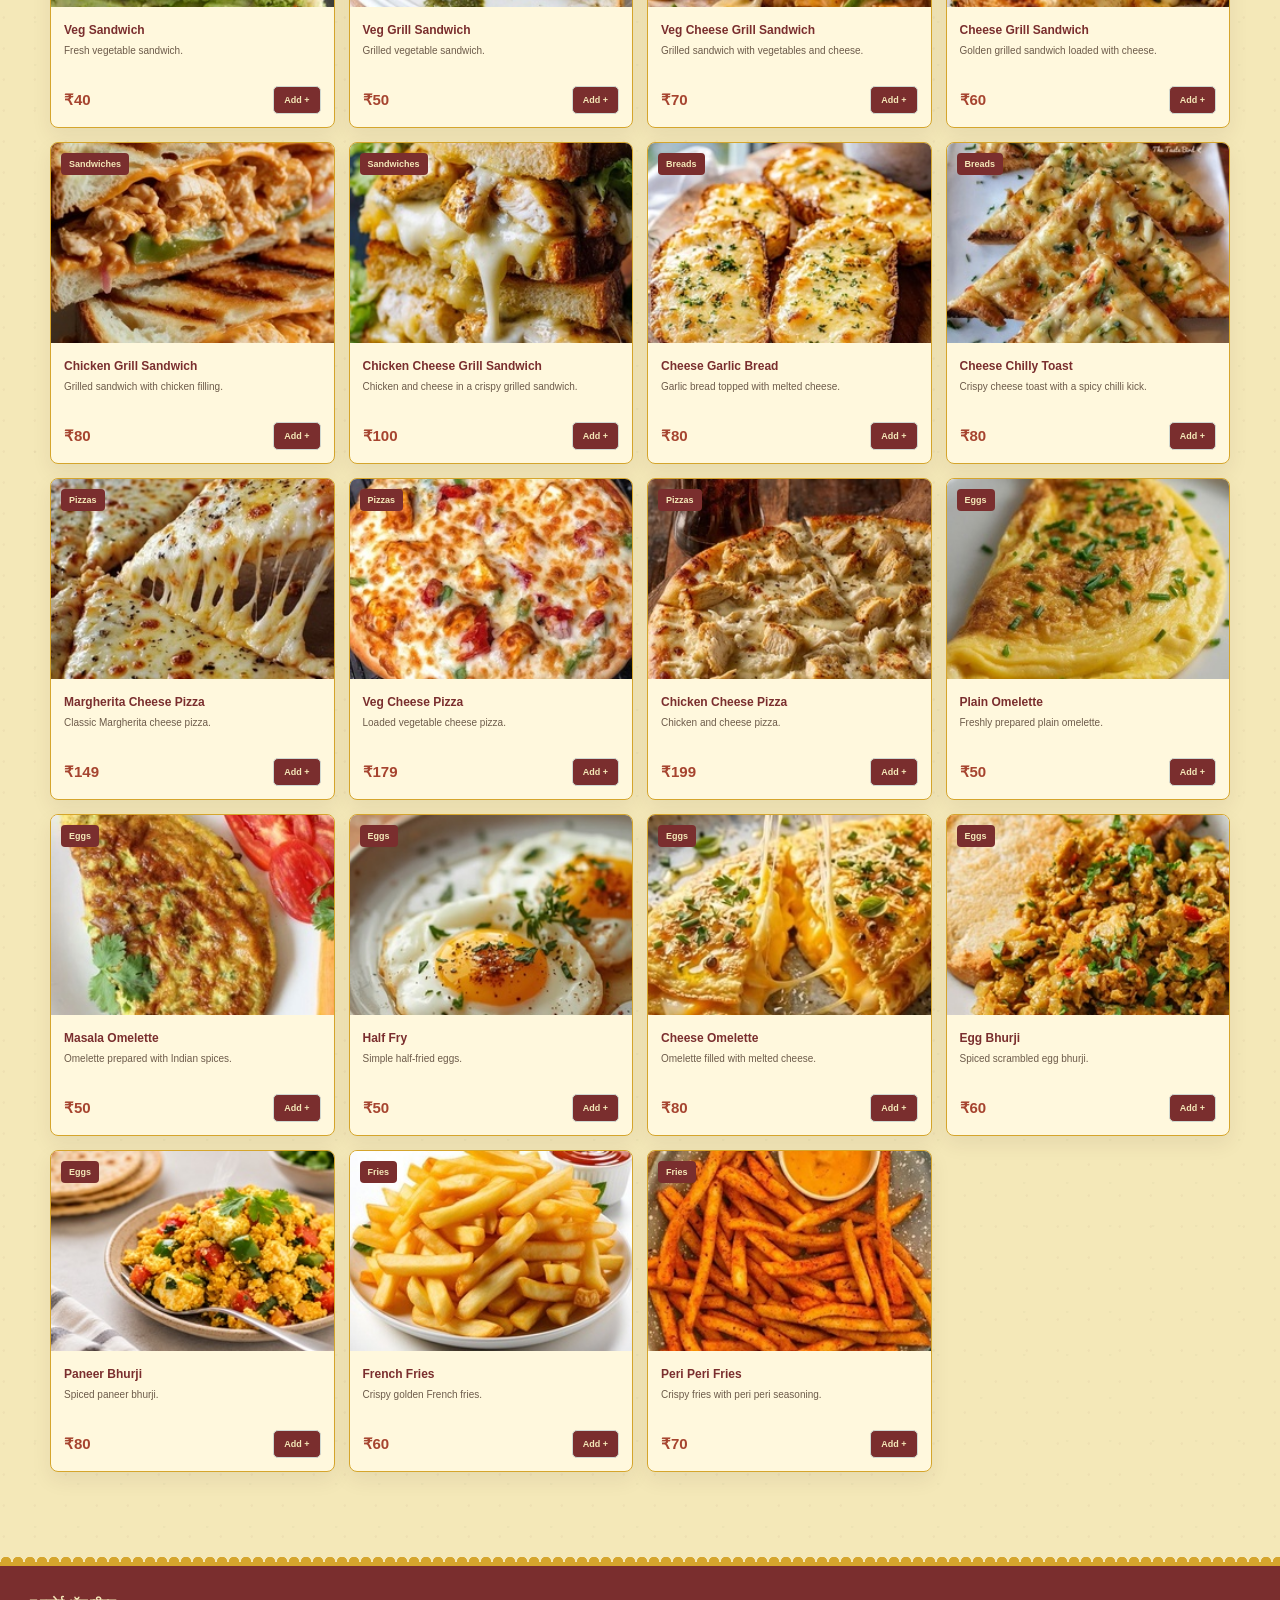
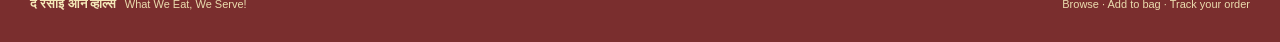
==== commit 6b94caab: "Menu" ====
--- a/menu.html
+++ b/menu.html
@@ -1 +1 @@
-<!DOCTYPE html><html lang="en"><head><meta charset="UTF-8"><meta name="viewport" content="width=device-width,initial-scale=1"><title>Menu — द रसोई ऑन व्हील्स</title><link rel="stylesheet" href="styles.css"></head><body><div class="site-shell"><div id="siteHeader"></div><main class="page-wrap"><div class="section-heading page-title"><div><span class="section-kicker">TONIGHT'S MENU</span><h1>What are you craving?</h1><p>Real menu, real prices — organised for a faster night-canteen experience.</p></div><div class="menu-status">31 items available</div></div><div class="search-row"><label class="search-box"><span>Search</span><input id="searchInput" type="search" placeholder="Search Maggi, pizza, sandwich..." autocomplete="off"><kbd>⌘ K</kbd></label></div><div class="categories" id="categories" role="tablist"></div><div class="featured-strip" id="featuredStrip"></div><div class="result-heading"><div><strong id="resultTitle">All items</strong><span id="resultCount"></span></div><button class="text-button" id="clearFilters">Clear filters</button></div><div class="food-grid" id="foodGrid"></div></main><footer><div><strong>द रसोई ऑन व्हील्स</strong><span>What We Eat, We Serve!</span></div><p>Browse · Add to bag · Track your order</p></footer></div><div class="modal" id="itemModal"><div class="modal-card"><button class="modal-close" data-close-modal aria-label="Close">×</button><div class="modal-visual" id="modalVisual"></div><div class="modal-content"><span class="mini-tag" id="modalCategory"></span><h2 id="modalName"></h2><p id="modalDescription"></p><div class="modal-price-row"><strong id="modalPrice"></strong><div class="quantity"><button id="qtyMinus">−</button><b id="modalQty">1</b><button id="qtyPlus">+</button></div></div><button class="btn btn-primary" id="modalAdd" style="width:100%">Add to bag <span>+</span></button></div></div></div><div class="toast" id="toast"></div><script src="app.js"></script></body></html>
+<!DOCTYPE html><html lang="en"><head><meta charset="UTF-8"><meta name="viewport" content="width=device-width,initial-scale=1"><title>Menu — द रसोई ऑन व्हील्स</title><link rel="stylesheet" href="styles.css"></head><body><div class="site-shell"><div id="siteHeader"></div><main class="page-wrap"><div class="section-heading page-title"><div><span class="section-kicker">TONIGHT'S MENU</span><h1>What are you craving?</h1><p>Real menu, real prices — organised for a faster night-canteen experience.</p></div><div class="menu-status">31 items available</div></div><div class="search-row"><label class="search-box"><span>Search</span><input id="searchInput" type="search" placeholder="Search Maggi, pizza, sandwich..." autocomplete="off"><kbd>⌘ K</kbd></label></div><div class="categories" id="categories" role="tablist"></div><div class="result-heading"><div><strong id="resultTitle">All items</strong><span id="resultCount"></span></div><button class="text-button" id="clearFilters">Clear filters</button></div><div class="food-grid" id="foodGrid"></div></main><footer><div><strong>द रसोई ऑन व्हील्स</strong><span>What We Eat, We Serve!</span></div><p>Browse · Add to bag · Track your order</p></footer></div><div class="modal" id="itemModal"><div class="modal-card"><button class="modal-close" data-close-modal aria-label="Close">×</button><div class="modal-visual" id="modalVisual"></div><div class="modal-content"><span class="mini-tag" id="modalCategory"></span><h2 id="modalName"></h2><p id="modalDescription"></p><div class="modal-price-row"><strong id="modalPrice"></strong><div class="quantity"><button id="qtyMinus">−</button><b id="modalQty">1</b><button id="qtyPlus">+</button></div></div><button class="btn btn-primary" id="modalAdd" style="width:100%">Add to bag <span>+</span></button></div></div></div><div class="toast" id="toast"></div><script src="app.js"></script></body></html>
--- a/styles.css
+++ b/styles.css
@@ -39,10 +39,24 @@
 @keyframes steam-float{0%,100%{transform:translateY(0);opacity:.22}50%{transform:translateY(-12px);opacity:.45}}@keyframes ornament-drift{0%,100%{transform:rotate(-3deg) translateY(0)}50%{transform:rotate(3deg) translateY(8px)}}
 @media(max-width:720px){.brand{gap:4px}.brand-elephant{width:27px;height:32px;flex-basis:27px}.brand strong{font-size:13px}.brand small{font-size:7px;letter-spacing:.08em}}
 
-/* Readability scale */
-body{font-size:16px}.brand strong{font-size:19px}.brand small{font-size:10px}.main-nav a{font-size:14px}.open-pill{font-size:12px}.cart-button{font-size:13px}.eyebrow,.section-kicker{font-size:12px}.hero p{font-size:17px}.hero-meta{font-size:12px}.btn{font-size:14px;padding:13px 18px}.float-card{font-size:13px}.float-card b{font-size:13px}.float-card small{font-size:12px}.info-banner{font-size:14px}
-.page-title p{font-size:15px}.menu-status{font-size:14px}.search-box input{font-size:15px}.search-box kbd{font-size:11px}.category{font-size:13px}.feature-card b{font-size:14px}.feature-card small{font-size:12px}.result-heading{font-size:14px}.result-heading strong{font-size:15px}.text-button{font-size:13px}.food-info h3{font-size:16px}.food-info p{font-size:13px}.price{font-size:17px}.add-small{font-size:13px}.food-tag{font-size:11px}.food-hover{font-size:13px}
-.panel h2{font-size:28px}.cart-page-line h3{font-size:16px}.cart-page-line p{font-size:12px}.line-actions button{font-size:17px}.line-actions b{font-size:13px}.line-actions .remove-btn{font-size:11px}.summary-row{font-size:14px}.summary-note{font-size:12px}.form-grid label{font-size:14px}.form-grid input,.form-grid select{font-size:15px}.steps span{font-size:12px}.checkout-total-box{font-size:14px}
-.empty-icon{font-size:13px}.empty-state h3{font-size:27px}.empty-state p{font-size:14px}.order-top h3{font-size:27px}.order-top p{font-size:13px}.order-top>strong{font-size:20px}.order-meta span{font-size:12px}.order-meta b{font-size:9px}.tracker-head h3{font-size:20px}.eta-badge span{font-size:10px}.track b{font-size:14px}.track small{font-size:12px}.ready-note,.cancelled-note,.eta-note{font-size:13px}.modal-content h2{font-size:34px}.modal-content>p{font-size:15px}.mini-tag{font-size:11px}.confirm-card p{font-size:14px}.toast{font-size:14px}.toast-copy small{font-size:12px}.toast-link{font-size:13px}footer p,footer span{font-size:12px}
-@media(max-width:720px){.brand strong{font-size:15px}.brand small{font-size:8px}.main-nav a{font-size:13px}.hero p{font-size:16px}.hero-meta{font-size:11px}.btn{font-size:13px}.page-title p{font-size:14px}.page-title h1{font-size:45px}.food-info h3{font-size:14px}.food-info p{font-size:12px}.add-small{font-size:12px}.order-top h3{font-size:22px}.track b{font-size:13px}}
-@media(max-width:480px){.hero p{font-size:15px}.hero h1{font-size:55px}.float-card{font-size:12px}.float-card b{font-size:12px}.float-card small{font-size:11px}.info-banner{font-size:13px}.food-info h3{font-size:13px}.food-info p{font-size:11px}.price{font-size:16px}.panel h2{font-size:25px}.order-top h3{font-size:20px}.summary-row{font-size:13px}.form-grid label{font-size:13px}}
+/* Compact typography across all pages */
+body{font-size:14px}
+.brand strong{font-size:15px}.brand small{font-size:8px}.main-nav a{font-size:11px}.open-pill,.cart-button{font-size:10px}
+.hero h1{font-size:68px}.hero p{font-size:14px}.hero-meta{font-size:9px}.float-card,.float-card b{font-size:10px}.float-card small{font-size:9px}.info-banner{font-size:11px}
+.page-title h1{font-size:46px}.page-title p{font-size:12px}.menu-status,.search-box input,.result-heading{font-size:11px}.category{font-size:10px}.feature-card b{font-size:11px}.feature-card small{font-size:9px}.food-info h3{font-size:13px}.food-info p{font-size:11px}.price{font-size:16px}.add-small{font-size:10px}
+.panel h2{font-size:23px}.cart-page-line h3{font-size:13px}.cart-page-line p,.line-actions button{font-size:9px}.summary-row{font-size:11px}.summary-total{font-size:15px}.summary-note{font-size:9px}.form-grid label{font-size:10px}.form-grid input,.form-grid select{font-size:11px}
+.empty-state h3{font-size:22px}.empty-state p{font-size:11px}.order-top h3{font-size:21px}.order-top p{font-size:10px}.order-top>strong{font-size:17px}.order-meta span{font-size:9px}.tracker-head h3{font-size:16px}.eta-badge b{font-size:17px}.tracking b{font-size:11px}.tracking small{font-size:9px}.order-actions{font-size:10px}
+.modal-content h2{font-size:28px}.modal-content>p{font-size:12px}.modal-price-row>strong{font-size:20px}.confirm-card h2{font-size:24px}.confirm-card p{font-size:11px}.toast{font-size:11px}
+@media(max-width:720px){.brand strong{font-size:12px}.hero h1{font-size:56px}.page-title h1{font-size:38px}.section-heading h2{font-size:32px}.order-top h3{font-size:19px}}
+@media(max-width:480px){.hero h1{font-size:48px}.page-title h1{font-size:36px}.food-info h3{font-size:11px}.food-info p{font-size:9px}.price{font-size:14px}.add-small{font-size:9px}.order-top h3{font-size:18px}}
+
+/* Smaller reading scale */
+body{font-size:13px}
+.brand strong{font-size:14px}.brand small{font-size:7px}.main-nav a{font-size:10px}.open-pill,.cart-button{font-size:9px}
+.hero h1{font-size:60px}.hero p{font-size:13px}.hero-meta{font-size:8px}.float-card,.float-card b{font-size:9px}.float-card small{font-size:8px}.info-banner{font-size:10px}
+.page-title h1{font-size:40px}.page-title p{font-size:11px}.menu-status,.search-box input,.result-heading{font-size:10px}.category{font-size:9px}.feature-card b{font-size:10px}.feature-card small{font-size:8px}.food-info h3{font-size:12px}.food-info p{font-size:10px}.price{font-size:15px}.add-small{font-size:9px}
+.panel h2{font-size:21px}.cart-page-line h3{font-size:12px}.cart-page-line p,.line-actions button{font-size:8px}.summary-row{font-size:10px}.summary-total{font-size:14px}.summary-note{font-size:8px}.form-grid label{font-size:9px}.form-grid input,.form-grid select{font-size:10px}
+.empty-state h3{font-size:20px}.empty-state p{font-size:10px}.order-top h3{font-size:19px}.order-top p{font-size:9px}.order-top>strong{font-size:16px}.order-meta span{font-size:8px}.tracker-head h3{font-size:15px}.eta-badge b{font-size:16px}.tracking b{font-size:10px}.tracking small{font-size:8px}.order-actions{font-size:9px}
+.modal-content h2{font-size:25px}.modal-content>p{font-size:11px}.modal-price-row>strong{font-size:19px}.confirm-card h2{font-size:22px}.confirm-card p{font-size:10px}.toast{font-size:10px}
+@media(max-width:720px){.brand strong{font-size:11px}.hero h1{font-size:50px}.page-title h1{font-size:34px}.section-heading h2{font-size:29px}.order-top h3{font-size:17px}}
+@media(max-width:480px){.hero h1{font-size:43px}.page-title h1{font-size:32px}.food-info h3{font-size:10px}.food-info p{font-size:8px}.price{font-size:13px}.add-small{font-size:8px}.order-top h3{font-size:16px}}
